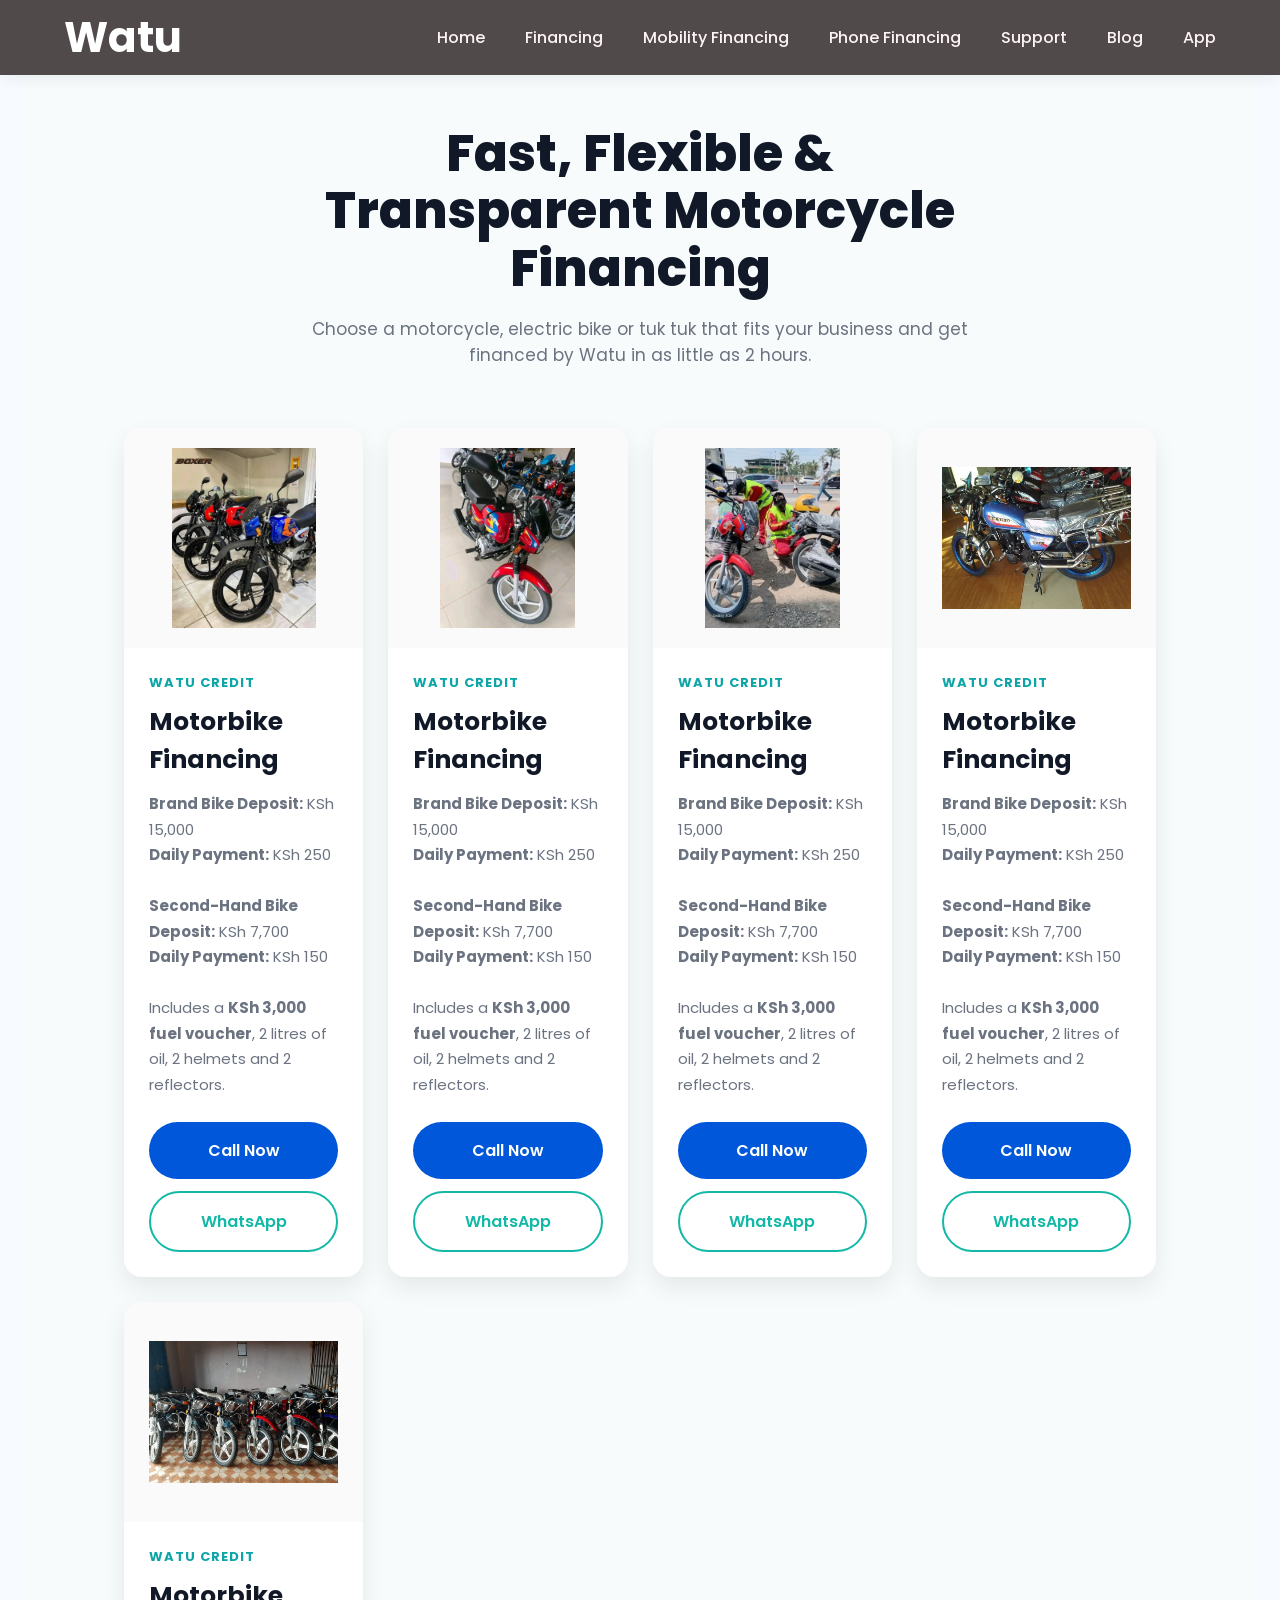
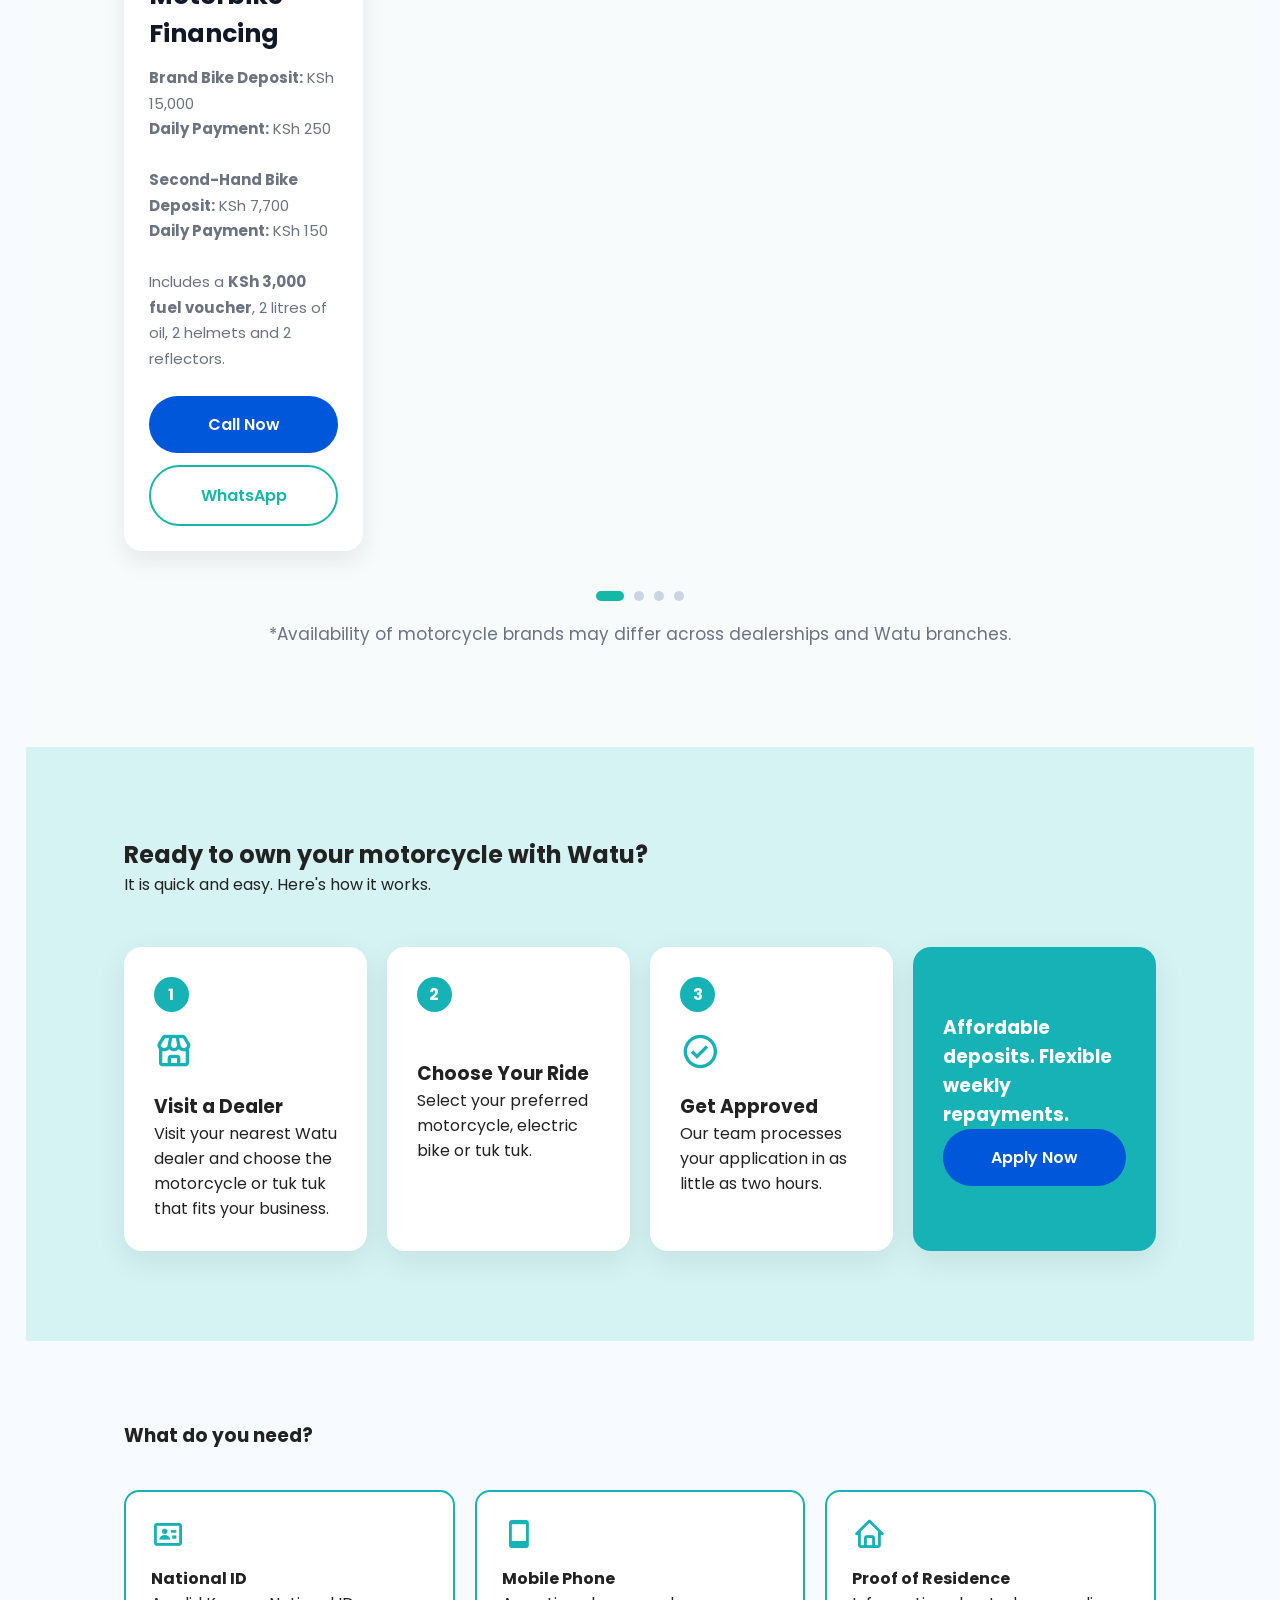
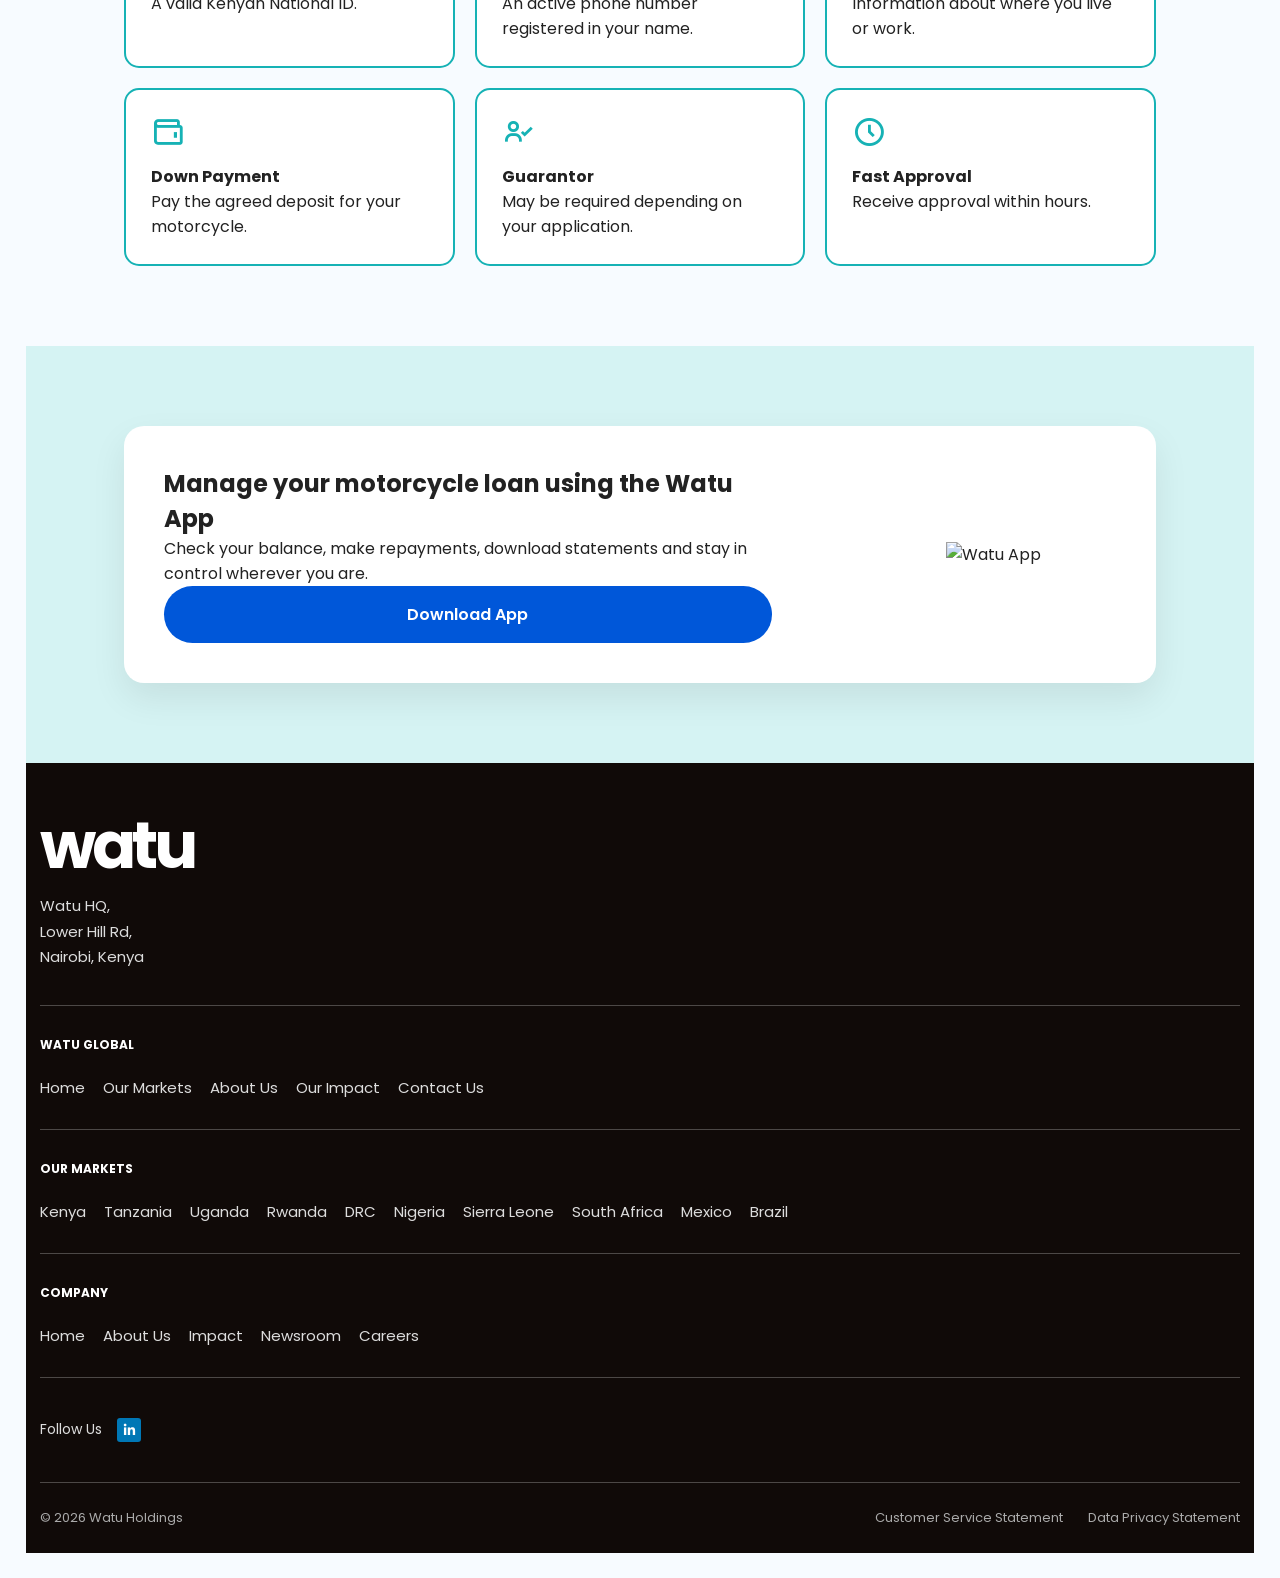
==== 2wheelers.html @ bfbd5e3d "add" ====
<!DOCTYPE html>
<html lang="en">
<head>

    <meta charset="UTF-8">
    <meta name="viewport" content="width=device-width, initial-scale=1.0">

    <title>Watu Global</title>
<style>
    .bike-process{

padding:90px 8%;

background:#d5f3f3;

}

.process-grid{

display:grid;

grid-template-columns:repeat(4,1fr);

gap:20px;

margin-top:50px;

}

.process-card{

background:#fff;

padding:30px;

border-radius:18px;

box-shadow:0 10px 30px rgba(0,0,0,.08);

position:relative;

}

.number{

width:35px;

height:35px;

border-radius:50%;

background:#16b2b5;

color:#fff;

display:flex;

align-items:center;

justify-content:center;

font-weight:700;

margin-bottom:20px;

}

.process-card i{

font-size:40px;

color:#16b2b5;

margin-bottom:20px;

}

.apply-card{

background:#16b2b5;

color:#fff;

display:flex;

flex-direction:column;

justify-content:center;

}

.requirements{

padding:80px 8%;

}

.requirements-grid{

display:grid;

grid-template-columns:repeat(3,1fr);

gap:20px;

margin-top:40px;

}

.req-card{

border:2px solid #16b2b5;

border-radius:15px;

padding:25px;

background:#fff;

}

.req-card i{

font-size:34px;

color:#16b2b5;

margin-bottom:15px;

}

.bike-app{

padding:80px 8%;

background:#d5f3f3;

}

.app-card{

background:#fff;

border-radius:20px;

padding:40px;

display:grid;

grid-template-columns:2fr 1fr;

align-items:center;

gap:40px;

box-shadow:0 15px 35px rgba(0,0,0,.08);

}

.app-card img{

width:170px;

justify-self:end;

}

@media(max-width:991px){

.process-grid,

.requirements-grid,

.app-card{

grid-template-columns:1fr;

}

.app-card img{

justify-self:center;

margin-top:20px;

}

}
</style>
    <!-- CSS -->
    <link rel="stylesheet" href="style.css">

    <!-- Google Font -->
    <link href="https://fonts.googleapis.com/css2?family=Poppins:wght@300;400;500;600;700;800&display=swap" rel="stylesheet">

    <!-- Boxicons -->
    <link href="https://unpkg.com/boxicons@2.1.4/css/boxicons.min.css" rel="stylesheet">

</head>

<body style="padding: 2%;">

<!--================ NAVBAR ================-->

<header>

    <nav class="navbar">

        <div class="logo">
            <h2 style="color: white;">Watu</h2>
        </div>

    <ul class="nav-links">

    <li><a href="#home">Home</a></li>

    <li><a href="#financing">Financing</a></li>

    <li><a href="#mobility">Mobility Financing</a></li>

    <li><a href="#phones">Phone Financing</a></li>

    <li><a href="#support">Support</a></li>

    <li><a href="#blog">Blog</a></li>

    <li><a href="#app">App</a></li>

</ul>

        <div class="menu-btn">
            <i class='bx bx-menu'></i>
        </div>

    </nav>

</header>

<!-- Mobile Sidebar -->

<div class="sidebar">

    <div class="close-btn">
        <i class='bx bx-x'></i>
    </div>

    <a href="#home">
        Home
    </a>

    <a href="#financing">
        Financing
    </a>

    <a href="#mobility">
        Mobility Financing
    </a>

    <a href="#phones">
        Phone Financing
    </a>

    <a href="#support">
        Support
    </a>

    <a href="#blog">
        Blog
    </a>

    <a href="#app">
        App
    </a>

</div>

<div class="overlay"></div>

<!--==================== MOTORCYCLE FINANCING ====================-->

<section class="bike-financing" id="products">

    <div class="container">

        <div class="section-title">

            <h2>
                Fast, Flexible &<br>
                Transparent Motorcycle Financing
            </h2>

            <p>
                Choose a motorcycle, electric bike or tuk tuk that fits your
                business and get financed by Watu in as little as 2 hours.
            </p>

        </div>
<div class="bike-slider">

    <!-- CARD 1 -->
    <div class="bike-card">

        <div class="bike-image">
            <img src="wheel1.jfif" alt="Motorbike">
        </div>

        <div class="bike-content">

            <span class="bike-brand">WATU CREDIT</span>

            <h3>Motorbike Financing</h3>

            <p class="bike-description">

                <strong>Brand Bike Deposit:</strong> KSh 15,000<br>
                <strong>Daily Payment:</strong> KSh 250<br><br>

                <strong>Second-Hand Bike Deposit:</strong> KSh 7,700<br>
                <strong>Daily Payment:</strong> KSh 150<br><br>

                Includes a <strong>KSh 3,000 fuel voucher</strong>,
                2 litres of oil,
                2 helmets and
                2 reflectors.

            </p>

            <div class="bike-buttons">

                <a href="tel:0762290163" class="btn primary">
                    Call Now
                </a>

           <a href="javascript:void(0)" class="btn outline" onclick="openForm()">
    WhatsApp
</a>

            </div>

        </div>

    </div>

    <!-- CARD 2 -->
    <div class="bike-card">

        <div class="bike-image">
            <img src="wheel2.jfif" alt="Motorbike">
        </div>

        <div class="bike-content">

            <span class="bike-brand">WATU CREDIT</span>

            <h3>Motorbike Financing</h3>

            <p class="bike-description">

                <strong>Brand Bike Deposit:</strong> KSh 15,000<br>
                <strong>Daily Payment:</strong> KSh 250<br><br>

                <strong>Second-Hand Bike Deposit:</strong> KSh 7,700<br>
                <strong>Daily Payment:</strong> KSh 150<br><br>

                Includes a <strong>KSh 3,000 fuel voucher</strong>,
                2 litres of oil,
                2 helmets and
                2 reflectors.

            </p>

            <div class="bike-buttons">

                <a href="tel:0762290163" class="btn primary">
                    Call Now
                </a>

           <a href="javascript:void(0)" class="btn outline" onclick="openForm()">
    WhatsApp
</a>

            </div>

        </div>

    </div>

    <!-- CARD 3 -->
    <div class="bike-card">

        <div class="bike-image">
            <img src="wheel3.jfif" alt="Motorbike">
        </div>

        <div class="bike-content">

            <span class="bike-brand">WATU CREDIT</span>

            <h3>Motorbike Financing</h3>

            <p class="bike-description">

                <strong>Brand Bike Deposit:</strong> KSh 15,000<br>
                <strong>Daily Payment:</strong> KSh 250<br><br>

                <strong>Second-Hand Bike Deposit:</strong> KSh 7,700<br>
                <strong>Daily Payment:</strong> KSh 150<br><br>

                Includes a <strong>KSh 3,000 fuel voucher</strong>,
                2 litres of oil,
                2 helmets and
                2 reflectors.

            </p>

            <div class="bike-buttons">

                <a href="tel:0762290163" class="btn primary">
                    Call Now
                </a>

               <a href="javascript:void(0)" class="btn outline" onclick="openForm()">
    WhatsApp
</a>
            </div>

        </div>

    </div>

    <!-- CARD 4 -->
    <div class="bike-card">

        <div class="bike-image">
            <img src="wheel4.jfif" alt="Motorbike">
        </div>

        <div class="bike-content">

            <span class="bike-brand">WATU CREDIT</span>

            <h3>Motorbike Financing</h3>

            <p class="bike-description">

                <strong>Brand Bike Deposit:</strong> KSh 15,000<br>
                <strong>Daily Payment:</strong> KSh 250<br><br>

                <strong>Second-Hand Bike Deposit:</strong> KSh 7,700<br>
                <strong>Daily Payment:</strong> KSh 150<br><br>

                Includes a <strong>KSh 3,000 fuel voucher</strong>,
                2 litres of oil,
                2 helmets and
                2 reflectors.

            </p>

            <div class="bike-buttons">

                <a href="tel:0762290163" class="btn primary">
                    Call Now
                </a>

                 <a href="javascript:void(0)" class="btn outline" onclick="openForm()">
    WhatsApp
</a>

            </div>

        </div>

    </div>

    <!-- CARD 5 -->
    <div class="bike-card">

        <div class="bike-image">
            <img src="wheel5.jfif" alt="Motorbike">
        </div>

        <div class="bike-content">

            <span class="bike-brand">WATU CREDIT</span>

            <h3>Motorbike Financing</h3>

            <p class="bike-description">

                <strong>Brand Bike Deposit:</strong> KSh 15,000<br>
                <strong>Daily Payment:</strong> KSh 250<br><br>

                <strong>Second-Hand Bike Deposit:</strong> KSh 7,700<br>
                <strong>Daily Payment:</strong> KSh 150<br><br>

                Includes a <strong>KSh 3,000 fuel voucher</strong>,
                2 litres of oil,
                2 helmets and
                2 reflectors.

            </p>

            <div class="bike-buttons">

                <a href="tel:0762290163" class="btn primary">
                    Call Now
                </a>

        <a href="javascript:void(0)" class="btn outline" onclick="openForm()">
    WhatsApp
</a>
              <div id="whatsappModal" class="modal">
    <div class="modal-content"> <span class="close" onclick="closeWhatsappForm()">&times;</span>

        <h2>Loan Application</h2>

        <input type="text" id="fullname" placeholder="Full Name" required>

        <input type="tel" id="phone" placeholder="Safaricom Phone Number (M-Pesa)" required>

        <input type="text" id="nationalid" placeholder="National ID Number" required>

        <input type="text" id="kra" placeholder="KRA PIN Certificate Number" required>

        <select id="asset" required>
            <option value="">Select Asset</option>
            <option>Motorcycle</option>
            <option>Tuk Tuk</option>
            <option>Three Wheeler</option>
        </select>

        <input type="number" id="deposit" placeholder="Down Payment Amount (KES)" required>

        <hr>

        <h3>Guarantor Details</h3>

        <input type="text" id="guarantorName" placeholder="Guarantor Full Name" required>

        <input type="number" id="guarantorAge" placeholder="Guarantor Age (20-65)" min="20" max="65" required>

        <input type="tel" id="guarantorPhone" placeholder="Guarantor Phone Number" required>

        <input type="text" id="guarantorId" placeholder="Guarantor National ID Number" required>

        <hr>

        <h3>Referees</h3>

        <input type="text" id="ref1Name" placeholder="Referee 1 Name" required>

        <input type="tel" id="ref1Phone" placeholder="Referee 1 Phone" required>

        <input type="text" id="ref2Name" placeholder="Referee 2 Name" required>

        <input type="tel" id="ref2Phone" placeholder="Referee 2 Phone" required>

        <button type="button" onclick="sendWhatsapp()">
            Submit via WhatsApp
        </button>
    </div>
</div>
                <style>
                /* Overlay */
.modal{
    display:none;
    position:fixed;
    z-index:99999;
    left:0;
    top:0;
    width:100%;
    height:100%;
    background:rgba(0,0,0,.65);
    overflow-y:auto;
    padding:20px;
    box-sizing:border-box;
}

/* Popup */
.modal-content{
    background:#fff;
    max-width:500px;
    width:100%;
    margin:30px auto;
    border-radius:10px;
    padding:25px;
    position:relative;
    animation:popup .3s ease;
    box-shadow:0 10px 30px rgba(0,0,0,.25);
}

/* Animation */
@keyframes popup{
    from{
        transform:translateY(-30px);
        opacity:0;
    }
    to{
        transform:translateY(0);
        opacity:1;
    }
}

/* Close Button */
.close{
    position:absolute;
    right:15px;
    top:10px;
    font-size:30px;
    cursor:pointer;
    color:#777;
}

.close:hover{
    color:#d32f2f;
}

/* Headings */
.modal-content h2{
    margin:0 0 20px;
    color:#00bcd4;
    text-align:center;
}

.modal-content h3{
    margin:20px 0 10px;
    color:#2144a0;
    font-size:18px;
}

/* Inputs */
.modal-content input,
.modal-content select{
    width:100%;
    padding:12px;
    margin:8px 0;
    border:1px solid #ddd;
    border-radius:6px;
    font-size:15px;
    box-sizing:border-box;
    outline:none;
}

.modal-content input:focus,
.modal-content select:focus{
    border-color:#00bcd4;
    box-shadow:0 0 5px rgba(0,188,212,.3);
}

/* Divider */
.modal-content hr{
    border:none;
    border-top:1px solid #eee;
    margin:20px 0;
}

/* Submit Button */
.modal-content button{
    width:100%;
    padding:14px;
    margin-top:15px;
    border:none;
    border-radius:6px;
    background:#25D366;
    color:#fff;
    font-size:17px;
    font-weight:bold;
    cursor:pointer;
    transition:.3s;
}

.modal-content button:hover{
    background:#1da851;
}

/* Scrollbar */
.modal::-webkit-scrollbar{
    width:6px;
}

.modal::-webkit-scrollbar-thumb{
    background:#bbb;
    border-radius:10px;
}

/* Mobile */
@media(max-width:768px){

.modal{
    padding:10px;
}

.modal-content{
    width:100%;
    margin:10px auto;
    padding:20px;
}

.modal-content h2{
    font-size:22px;
}

.modal-content h3{
    font-size:16px;
}

.modal-content input,
.modal-content select,
.modal-content button{
    font-size:16px;
}

}
                    </style>
<script>
    function openForm(){
    document.getElementById("whatsappModal").style.display="block";
}

function closeForm(){
    document.getElementById("whatsappModal").style.display="none";
}

function sendWhatsapp(){

let message =
`*NEW LOAN APPLICATION*

👤 APPLICANT
Name: ${fullname.value}
Phone: ${phone.value}
National ID: ${nationalid.value}
KRA PIN: ${kra.value}

🚗 ASSET
Asset: ${asset.value}
Down Payment: KES ${deposit.value}

👥 GUARANTOR
Name: ${guarantorName.value}
Age: ${guarantorAge.value}
Phone: ${guarantorPhone.value}
National ID: ${guarantorId.value}

📞 REFEREES
Referee 1: ${ref1Name.value}
Phone: ${ref1Phone.value}

Referee 2: ${ref2Name.value}
Phone: ${ref2Phone.value}`;

window.open(
"https://wa.me/254762290163?text=" + encodeURIComponent(message),
"_blank"
);

function openWhatsappForm() {
    document.getElementById("whatsappModal").style.display = "block";
}

function closeWhatsappForm() {
    document.getElementById("whatsappModal").style.display = "none";
}

window.onclick = function(event) {
    const modal = document.getElementById("whatsappModal");
    if (event.target === modal) {
        closeWhatsappForm();
    }
};
</script>
            </div>

        </div>

    </div>

</div>
        <div class="slider-dots">

            <span class="active"></span>
            <span></span>
            <span></span>
            <span></span>

        </div>

        <p class="slider-note">
            *Availability of motorcycle brands may differ across dealerships and Watu branches.
        </p>

    </div>

</section>

<style>

/*==================== MOTORCYCLE FINANCING ====================*/

.bike-financing{

padding:100px 8%;

background:#f7fbfc;

}

.bike-financing .section-title{

text-align:center;

max-width:700px;

margin:0 auto 60px;

}

.bike-financing h2{

font-size:50px;

font-weight:800;

line-height:1.15;

color:#111827;

margin-bottom:18px;

}

.bike-financing p{

color:#6b7280;

font-size:17px;

}

.bike-slider-wrapper{

display:flex;

align-items:center;

gap:25px;

}

.slider-btn{

width:55px;

height:55px;

border:none;

border-radius:50%;

background:#d8f5f4;

color:#0ea5a8;

font-size:28px;

cursor:pointer;

transition:.3s;

flex-shrink:0;

}

.slider-btn:hover{

background:#14b8a6;

color:#fff;

}

.bike-slider{

display:grid;

grid-template-columns:repeat(4,1fr);

gap:25px;

flex:1;

}

.bike-card{

background:#fff;

border-radius:18px;

overflow:hidden;

box-shadow:0 10px 25px rgba(0,0,0,.08);

transition:.35s;

}

.bike-card:hover{

transform:translateY(-8px);

}

.bike-image{

background:#fafafa;

padding:25px;

display:flex;

justify-content:center;

align-items:center;

height:220px;

}

.bike-image img{

max-width:100%;

max-height:180px;

object-fit:contain;

}

.bike-content{

padding:25px;

}

.bike-brand{

display:block;

font-size:13px;

font-weight:700;

letter-spacing:1px;

color:#0ea5a8;

margin-bottom:10px;

}

.bike-content h3{

font-size:25px;

margin-bottom:12px;

color:#111827;

}

.bike-content p{

font-size:15px;

line-height:1.7;

margin-bottom:25px;

}

.bike-buttons{

display:flex;

gap:12px;

flex-wrap:wrap;

}

.btn.outline{

border:2px solid #14b8a6;

color:#14b8a6;

background:transparent;

}

.btn.outline:hover{

background:#14b8a6;

color:#fff;

}

.slider-dots{

display:flex;

justify-content:center;

gap:10px;

margin-top:40px;

}

.slider-dots span{

width:10px;

height:10px;

border-radius:50%;

background:#cbd5e1;

}

.slider-dots span.active{

background:#14b8a6;

width:28px;

border-radius:20px;

}

.slider-note{

text-align:center;

margin-top:20px;

font-size:14px;

color:#94a3b8;

}

@media(max-width:1200px){

.bike-slider{

grid-template-columns:repeat(2,1fr);

}

}

@media(max-width:768px){

.bike-financing{

padding:70px 5%;

}

.bike-financing h2{

font-size:38px;

}

.bike-slider-wrapper{

gap:10px;

}

.slider-btn{

display:none;

}

.bike-slider{

grid-template-columns:1fr;

}

}

</style>
<script>

const slider = document.querySelector(".bike-slider");
const cards = document.querySelectorAll(".bike-card");
const prev = document.querySelector(".slider-btn.prev");
const next = document.querySelector(".slider-btn.next");
const dots = document.querySelectorAll(".slider-dots span");

let current = 0;
let autoSlide;

function getCardsPerView(){

    if(window.innerWidth <= 768){

        return 1;

    }

    if(window.innerWidth <= 1200){

        return 2;

    }

    return 4;

}

function updateSlider(){

    const cardsPerView = getCardsPerView();

    const gap = 25;

    const cardWidth = cards[0].offsetWidth + gap;

    slider.style.transition = "transform .6s ease";

    slider.style.transform = `translateX(-${current * cardWidth}px)`;

    dots.forEach(dot => dot.classList.remove("active"));

    if(dots[current]){

        dots[current].classList.add("active");

    }

}

function nextSlide(){

    const max = cards.length - getCardsPerView();

    current++;

    if(current > max){

        current = 0;

    }

    updateSlider();

}

function prevSlide(){

    const max = cards.length - getCardsPerView();

    current--;

    if(current < 0){

        current = max;

    }

    updateSlider();

}

next.addEventListener("click", () => {

    nextSlide();

    restartAuto();

});

prev.addEventListener("click", () => {

    prevSlide();

    restartAuto();

});

dots.forEach((dot,index)=>{

    dot.addEventListener("click",()=>{

        current=index;

        const max = cards.length - getCardsPerView();

        if(current>max){

            current=max;

        }

        updateSlider();

        restartAuto();

    });

});

function startAuto(){

    autoSlide = setInterval(nextSlide,4000);

}

function stopAuto(){

    clearInterval(autoSlide);

}

function restartAuto(){

    stopAuto();

    startAuto();

}

slider.addEventListener("mouseenter",stopAuto);

slider.addEventListener("mouseleave",startAuto);

window.addEventListener("resize",updateSlider);

window.addEventListener("load",()=>{

    updateSlider();

    startAuto();

});

</script>


<!--================ HOW TO GET YOUR BIKE ================-->

<section class="bike-process">

    <div class="container">

        <div class="section-title">

            <h2>
                Ready to own your motorcycle with Watu?
            </h2>

            <p>
                It is quick and easy. Here's how it works.
            </p>

        </div>

        <div class="process-grid">

            <div class="process-card">

                <div class="number">1</div>

                <i class='bx bx-store'></i>

                <h3>Visit a Dealer</h3>

                <p>
                    Visit your nearest Watu dealer and choose the motorcycle or tuk tuk
                    that fits your business.
                </p>

            </div>

            <div class="process-card">

                <div class="number">2</div>

                <i class='bx bx-bike'></i>

                <h3>Choose Your Ride</h3>

                <p>
                    Select your preferred motorcycle,
                    electric bike or tuk tuk.
                </p>

            </div>

            <div class="process-card">

                <div class="number">3</div>

                <i class='bx bx-check-circle'></i>

                <h3>Get Approved</h3>

                <p>
                    Our team processes your application
                    in as little as two hours.
                </p>

            </div>

            <div class="process-card apply-card">

                <h3>
                    Affordable deposits.
                    Flexible weekly repayments.
                </h3>

                <a href="#" class="btn primary">
                    Apply Now
                </a>

            </div>

        </div>

    </div>

</section>

<section class="requirements">

    <div class="container">

        <div class="section-title">

            <h3>What do you need?</h3>

        </div>

        <div class="requirements-grid">

            <div class="req-card">
                <i class='bx bx-id-card'></i>
                <h4>National ID</h4>
                <p>A valid Kenyan National ID.</p>
            </div>

            <div class="req-card">
                <i class='bx bx-mobile'></i>
                <h4>Mobile Phone</h4>
                <p>An active phone number registered in your name.</p>
            </div>

            <div class="req-card">
                <i class='bx bx-home'></i>
                <h4>Proof of Residence</h4>
                <p>Information about where you live or work.</p>
            </div>

            <div class="req-card">
                <i class='bx bx-wallet'></i>
                <h4>Down Payment</h4>
                <p>Pay the agreed deposit for your motorcycle.</p>
            </div>

            <div class="req-card">
                <i class='bx bx-user-check'></i>
                <h4>Guarantor</h4>
                <p>May be required depending on your application.</p>
            </div>

            <div class="req-card">
                <i class='bx bx-time-five'></i>
                <h4>Fast Approval</h4>
                <p>Receive approval within hours.</p>
            </div>

        </div>

    </div>

</section>

<section class="bike-app">

    <div class="container">

        <div class="app-card">

            <div>

                <h2>
                    Manage your motorcycle loan using the Watu App
                </h2>

                <p>

                    Check your balance, make repayments,
                    download statements and stay in control
                    wherever you are.

                </p>

                <a href="#" class="btn primary">

                    Download App

                </a>

            </div>

            <img src="watu-app.png" alt="Watu App">

        </div>

    </div>

</section>

<footer id="contact">

    <div class="footer-container">


        <!-- Brand -->

        <div class="footer-brand">

            <div class="footer-logo">
                watu
            </div>

            <p>
                Watu HQ,<br>
                Lower Hill Rd,<br>
                Nairobi, Kenya
            </p>

        </div>



        <!-- Watu Global -->

        <div class="footer-section">

            <h4>WATU GLOBAL</h4>

            <div class="footer-links">

                <a href="#">Home</a>

                <a href="#">Our Markets</a>

                <a href="#">About Us</a>

                <a href="#">Our Impact</a>

                <a href="#">Contact Us</a>

            </div>

        </div>



        <!-- Markets -->

        <div class="footer-section">

            <h4>OUR MARKETS</h4>

            <div class="footer-links">

                <a href="kenya.html">Kenya</a>
<a href="tanzania.html">Tanzania</a>
<a href="uganda.html">Uganda</a>
<a href="rwanda.html">Rwanda</a>
<a href="drc.html">DRC</a>
<a href="nigeria.html">Nigeria</a>
<a href="sierra-leone.html">Sierra Leone</a>
<a href="south-africa.html">South Africa</a>
<a href="mexico.html">Mexico</a>
<a href="brazil.html">Brazil</a>
            </div>

        </div>






        <!-- Company -->

        <div class="footer-section">

            <h4>COMPANY</h4>

            <div class="footer-links">

                <a href="#">Home</a>

                <a href="#">About Us</a>

                <a href="#">Impact</a>

                <a href="#">Newsroom</a>

                <a href="#">Careers</a>

            </div>

        </div>



        <!-- Social -->

        <div class="footer-social">

            <span>Follow Us</span>


            <a href="#">

                <i class='bx bxl-linkedin'></i>

            </a>

        </div>



        <!-- Bottom -->

        <div class="footer-bottom">


            <p>
                © 2026 Watu Holdings
            </p>


            <div class="legal-links">

                <a href="#">
                    Customer Service Statement
                </a>


                <a href="#">
                    Data Privacy Statement
                </a>

            </div>


        </div>


    </div>


</footer>
<style>
  /*==================== IMPACT ====================*/
/*==================== IMPACT ====================*/

.impact{

    padding:120px 8%;
    background:#f7fff9;

}


.stats{

    margin-top:70px;

    display:grid;

    grid-template-columns:repeat(4,1fr);

    gap:30px;

}


.stat{

    position:relative;

    background:#ffffff;

    border-radius:24px;

    padding:45px 25px;

    text-align:center;

    overflow:hidden;

    border:1px solid #d9f2e3;

    box-shadow:0 15px 35px rgba(16,185,129,.12);

    transition:.35s;

}


.stat::before{

    content:"";

    position:absolute;

    top:0;
    left:0;

    width:100%;
    height:6px;

    background:#16a34a;

}


.stat:hover{

    transform:translateY(-10px);

    box-shadow:0 25px 50px rgba(16,185,129,.22);

}


.stat-icon{

    width:75px;
    height:75px;

    margin:0 auto 20px;

    border-radius:50%;

    background:#dcfce7;

    display:flex;

    justify-content:center;

    align-items:center;

}


.stat-icon i{

    font-size:38px;

    color:#16a34a;

}


.stat h1{

    font-size:58px;

    color:#15803d;

    line-height:1;

    display:inline-block;

}


.stat span{

    font-size:25px;

    font-weight:700;

    color:#16a34a;

}


.stat p{

    margin-top:15px;

    color:#555;

    font-weight:500;

}
    </style>
    <script>
const counters = document.querySelectorAll(".counter");

let started = false;


function startCounters(){

    if(started) return;

    started = true;


    counters.forEach(counter => {

        let target = Number(counter.dataset.target);

        let count = 0;

        let speed = target / 80;


        function updateCounter(){

            if(count < target){

                count += speed;

                counter.innerText = Math.ceil(count);

                setTimeout(updateCounter,25);

            }else{

                counter.innerText = target;

            }

        }


        updateCounter();

    });

}



// Detect when impact section appears

const impactSection = document.querySelector(".impact");


const observer = new IntersectionObserver((entries)=>{


    entries.forEach(entry=>{


        if(entry.isIntersecting){

            startCounters();

            observer.disconnect();

        }


    });


},{

    threshold:0.35

});


observer.observe(impactSection);
    </script>

<script>
    const menuBtn = document.querySelector(".menu-btn");
const sidebar = document.querySelector(".sidebar");
const closeBtn = document.querySelector(".close-btn");
const overlay = document.querySelector(".overlay");

menuBtn.onclick = () => {

    sidebar.classList.add("active");
    overlay.classList.add("show");

};

closeBtn.onclick = () => {

    sidebar.classList.remove("active");
    overlay.classList.remove("show");

};

overlay.onclick = () => {

    sidebar.classList.remove("active");
    overlay.classList.remove("show");

};
</script>

</body>
</html>
---- style.css ----
*{
    margin:0;
    padding:0;
    box-sizing:border-box;
}

html{
    scroll-behavior:smooth;
}

body{

    font-family:'Poppins',sans-serif;
    background:#f7fbff;
    color:#222;

}

a{
    text-decoration:none;
}

ul{
    list-style:none;
}

/* NAVBAR */

header{

    position:fixed;
    top:0;
    left:0;
    width:100%;
    color: #fff;
    z-index:1000;
    background: rgb(61, 55, 55);
    opacity: 90%;
    box-shadow:0 2px 20px rgba(0,0,0,.08);

}

.navbar{

    width:90%;
    margin:auto;

    display:flex;
    justify-content:space-between;
    align-items:center;

    height:75px;

}

.logo{

    font-size:28px;
    font-weight:700;
    color:#0057d9;

}

.logo span{

    color:#0b2c6b;

}

.nav-links{

    display:flex;
    gap:40px;

}

.nav-links a{

    color:#fff3f3;
    font-weight:500;
    transition:.3s;

}

.nav-links a:hover{

    color:#0057d9;

}

.menu-btn{

    display:none;
    font-size:34px;
    cursor:pointer;

}

/* Sidebar */
/*==================== SIDEBAR ====================*/

.sidebar{

    position:fixed;
    top:0;
    right:-100%;
color: #fff;
    width:40%;
    max-width:380px;
    height: fit-content;
border-radius: 10px;
    background:#fff;

    display:flex;
    flex-direction:column;

    padding:35px 30px;

    box-shadow:-10px 0 30px rgba(0,0,0,.12);

    transition:.35s ease;

    z-index:1001;

}

.sidebar.active{

    right:0;

}

.sidebar a{

    color:#000000;
    text-decoration:none;
    font-size:18px;
    font-weight:600;

    padding:16px 0;

    border-bottom:1px solid #edf2f7;

    transition:.3s;

}

.sidebar a:hover{

    color:#003b95;
    padding-left:12px;

}

.close-btn{

    display:flex;
    justify-content:flex-end;
    align-items:center;

    margin-bottom:30px;

    font-size:34px;
    color:#0057d9;

    cursor:pointer;

}
.overlay{

    position:fixed;
    inset:0;

    background:rgba(0,0,0,.45);

    opacity:0;
    visibility:hidden;

    transition:.3s;

    z-index:1000;

}

.overlay.show{

    opacity:1;
    visibility:visible;

}

/* HERO */
/*==================== HERO ====================*/

.hero{
    min-height:100vh;
    display:grid;
    grid-template-columns:1fr 1fr;
    align-items:center;
    width:90%;
    margin:auto;
    gap:60px;
}

.hero-content{
    display:flex;
    flex-direction:column;
    align-items:center;
    text-align:center;
}

.hero-content h1{
    font-size:65px;
    color:#003b95;
    line-height:1.1;
}

.hero-content p{
    margin:30px 0;
    color:#666;
    font-size:18px;
    max-width:650px;
}
.hero-buttons{
    width:100%;
    max-width:450px;

    display:flex;
    flex-direction:column;
    gap:18px;
}

.btn{
    display:block;
    width:100%;

    padding:16px;

    text-align:center;

    border-radius:50px;

    font-weight:600;

    transition:.3s;
}
@media(max-width:900px){

    .hero{
        grid-template-columns:1fr;
        padding-top:120px;
        text-align:center;
    }

    .hero-content{
        align-items:center;
    }

    .hero-content h1{
        font-size:42px;
    }

    .hero-content p{
        font-size:16px;
    }

    .hero-buttons{
        width:100%;
        max-width:100%;
    }

    .hero-image{
        order:-1;
    }

    .hero-image i{
        font-size:180px;
    }
}
.primary{

    background:#0057d9;
    color:white;

}

.primary:hover{

    background:#003b95;

}

.secondary{

    border:2px solid #0057d9;
    color:#0057d9;

}

.secondary:hover{

    background:#0057d9;
    color:white;

}

.hero-image{

    display:flex;
    justify-content:center;
    align-items:center;

}

.hero-image i{

    font-size:320px;
    color:#0057d9;
    animation:float 4s infinite ease-in-out;

}

@keyframes float{

0%{transform:translateY(0);}
50%{transform:translateY(-20px);}
100%{transform:translateY(0);}

}

/* Mobile */

@media(max-width:900px){

.nav-links{

display:none;

}

.menu-btn{

display:block;

}

.hero{

grid-template-columns:1fr;
padding-top:120px;
text-align:center;

}

.hero-content h1{

font-size:48px;

}

.hero-buttons{

justify-content:center;

}

.hero-image{

order:-1;

}

.hero-image i{

font-size:180px;

}

}
/*==================== MARKETS ====================*/
/*================ MARKETS =================*/

.market-grid{

    display:grid;

    grid-template-columns:repeat(5,1fr);

    gap:25px;

}


.market-card{

    background:#fff;

    border-radius:20px;

    padding:30px 15px;

    text-align:center;

    text-decoration:none;

    border:1px solid #e5e7eb;

    box-shadow:0 10px 25px rgba(0,0,0,.06);

    transition:.35s;

    display:flex;

    flex-direction:column;

    align-items:center;

    justify-content:center;

    min-height:180px;

}



.market-card img{

    width:90px;

    height:60px;

    object-fit:cover;

    border-radius:8px;

    margin-bottom:20px;

    box-shadow:0 5px 15px rgba(0,0,0,.15);

    transition:.3s;

}



.market-card h3{

    color:#003b95;

    font-size:18px;

    font-weight:600;

}



.market-card:hover{

    transform:translateY(-10px);

    border-color:#0057d9;

    box-shadow:0 20px 40px rgba(0,87,217,.15);

}



.market-card:hover img{

    transform:scale(1.08);

}



/* Tablet */

@media(max-width:1024px){

    .market-grid{

        grid-template-columns:repeat(3,1fr);

    }

}



/* Mobile 2 columns */

@media(max-width:600px){

    .market-grid{

        grid-template-columns:repeat(2,1fr);

        gap:15px;

    }


    .market-card{

        padding:22px 10px;

        min-height:150px;

        border-radius:16px;

    }


    .market-card img{

        width:65px;

        height:45px;

        margin-bottom:12px;

    }


    .market-card h3{

        font-size:14px;

    }

}
/*==================== ABOUT ====================*/
/*==================== ABOUT ====================*/

.about{

    padding:120px 8%;

    display:grid;
    grid-template-columns:1fr 1fr;

    gap:80px;

    align-items:center;

    background:#fff;

}

.about-image{

    display:flex;
    justify-content:center;
    align-items:center;

}

.about-image i{

    font-size:260px;
    color:#0057d9;

}

.about-content span{

    color:#0057d9;
    font-weight:600;

}

.about-content h2{

    font-size:46px;
    margin:15px 0 25px;
    color:#003b95;

}

.about-content p{

    color:#666;
    line-height:1.9;
    margin-bottom:20px;

}

.services{

    padding:120px 8%;
    background:#f4f9ff;

}

.service-grid{

    display:grid;
    grid-template-columns:repeat(3,1fr);

    gap:35px;

}

.service-card{

    background:#fff;

    border-radius:20px;

    overflow:hidden;

    box-shadow:0 15px 35px rgba(0,0,0,.08);

    transition:.35s;

    display:flex;

    flex-direction:column;

    justify-content:space-between;

}

.service-card:hover{

    transform:translateY(-10px);

}

.service-card-content{

    padding:35px;

}

.service-card h3{

    font-size:34px;

    color:#111;

    margin-bottom:20px;

}

.service-card p{

    color:#555;

    line-height:1.8;

    margin-bottom:25px;

}

.service-card img{

    width:100%;

    height:260px;

    object-fit:contain;

    display:block;

}

@media(max-width:768px){

    .service-grid{

        grid-template-columns:repeat(2,1fr);

        gap:15px;

    }

    .service-card-content{

        padding:20px;

    }

    .service-card h3{

        font-size:22px;

    }

    .service-card p{

        font-size:14px;

    }

    .service-card img{

        height:140px;

    }

    .service-card .btn{

        width:100%;

        padding:12px;

        font-size:14px;

    }

}
/*================ FOOTER ================*/


footer{

    background:#100a08;

    color:white;

    padding:50px 10px 25px;

}



.footer-container{

    max-width:1200px;

    margin:auto;

}



.footer-brand{

    padding-bottom:35px;

    border-bottom:1px solid rgba(255,255,255,.25);

}



.footer-logo{

    font-size:65px;

    font-weight:700;

    letter-spacing:-4px;

    line-height:1;

    color:#fff;

    margin-bottom:15px;

}



.footer-brand p{

    color:#ddd;

    font-size:15px;

    line-height:1.7;

}



/* Sections */


.footer-section{

    padding:30px 0;

    border-bottom:1px solid rgba(255,255,255,.25);

}



.footer-section h4{

    color:white;

    font-size:12px;

    font-weight:700;

    margin-bottom:22px;

}



.footer-links{

    display:flex;

    flex-wrap:wrap;

    gap:18px;

}



.footer-links a{

    color:#ddd;

    text-decoration:none;

    font-size:15px;

    transition:.3s;

}



.footer-links a:hover{

    color:white;

}



/* Social */


.footer-social{

    display:flex;

    align-items:center;

    gap:15px;

    padding:40px 0;

}



.footer-social span{

    font-size:14px;

    color:#ddd;

}



.footer-social a{

    width:24px;

    height:24px;

    background:#0077b5;

    color:white;

    display:flex;

    align-items:center;

    justify-content:center;

    border-radius:3px;

}



.footer-social i{

    font-size:15px;

}



/* Bottom */


.footer-bottom{

    padding-top:25px;

    border-top:1px solid rgba(255,255,255,.25);

    display:flex;

    justify-content:space-between;

    align-items:center;

    gap:20px;

    flex-wrap:wrap;

}



.footer-bottom p{

    color:#aaa;

    font-size:13px;

}



.legal-links{

    display:flex;

    gap:25px;

    flex-wrap:wrap;

}



.legal-links a{

    color:#aaa;

    font-size:13px;

    text-decoration:none;

}



.legal-links a:hover{

    color:white;

}
/*==========================
REAL SUPPORT
==========================*/

.real-support{

padding:100px 8%;

background:linear-gradient(135deg,#ff6a1f,#ef4444);

}

.section-heading{

max-width:700px;

margin:auto;

text-align:center;

color:#fff;

margin-bottom:60px;

}

.section-heading h2{

font-size:56px;

font-weight:800;

line-height:1.1;

margin-bottom:15px;

}

.section-heading p{

font-size:17px;

opacity:.95;

}
/*==================================================
REAL SUPPORT SECTION
==================================================*/

.real-support{

padding:100px 8%;

background:linear-gradient(135deg,#f97316,#ef4444);

overflow:hidden;

}

.section-heading{

max-width:700px;

margin:0 auto 60px;

text-align:center;

color:#fff;

}

.section-heading h2{

font-size:58px;

font-weight:800;

line-height:1.1;

margin-bottom:18px;

}

.section-heading p{

font-size:18px;

line-height:1.8;

opacity:.95;

}

/*==================================================
SLIDER
==================================================*/

.testimonial-wrapper{

display:flex;

align-items:center;

justify-content:center;

gap:25px;

margin-bottom:60px;

position:relative;

}

.testimonial-arrow{

width:56px;

height:56px;

border:none;

border-radius:50%;

background:#fff3ec;

color:#f35b22;

font-size:30px;

display:flex;

align-items:center;

justify-content:center;

cursor:pointer;

transition:.35s;

flex-shrink:0;

box-shadow:0 12px 25px rgba(0,0,0,.12);

}

.testimonial-arrow:hover{

background:#fff;

transform:scale(1.08);

}

.testimonial-slider{

position:relative;

flex:1;

max-width:900px;

background:#fff;

border-radius:24px;

box-shadow:0 25px 60px rgba(0,0,0,.15);

overflow:hidden;

min-height:430px;

}

/*==================================================
TESTIMONIAL
==================================================*/

.testimonial{

position:absolute;

top:0;

left:0;

width:100%;

padding:60px 50px;

text-align:center;

opacity:0;

visibility:hidden;

transform:translateX(40px);

transition:.6s ease;

}

.testimonial.active{

opacity:1;

visibility:visible;

transform:translateX(0);

position:relative;

}

.testimonial::before{

content:"❝";

position:absolute;

top:20px;

left:40px;

font-size:90px;

color:#16b2b5;

opacity:.12;

font-family:serif;

}

.quote{

max-width:720px;

margin:0 auto 35px;

font-size:21px;

line-height:1.9;

font-style:italic;

color:#444;

}

.testimonial img{

width:95px;

height:95px;

border-radius:50%;

object-fit:cover;

border:4px solid #16b2b5;

margin-bottom:18px;

box-shadow:0 8px 20px rgba(0,0,0,.12);

}

.testimonial h4{

font-size:23px;

font-weight:700;

margin-bottom:8px;

color:#111;

}

.testimonial span{

font-size:15px;

color:#777;

}

/*==================================================
SUPPORT CARDS
==================================================*/

.support-grid{

display:grid;

grid-template-columns:2fr 1fr;

gap:25px;

}

.support-card{

display:flex;

justify-content:space-between;

align-items:center;

padding:40px;

border-radius:24px;

transition:.35s;

box-shadow:0 20px 45px rgba(0,0,0,.08);

}

.support-card:hover{

transform:translateY(-8px);

}

.support-card h3{

font-size:30px;

margin-bottom:15px;

color:#111;

}

.support-card p{

font-size:17px;

line-height:1.8;

color:#444;

margin-bottom:20px;

max-width:430px;

}

.yellow{

background:#FFD348;

}

.white{

background:#fff;

display:flex;

flex-direction:column;

justify-content:center;

align-items:flex-start;

}

.support-card img{

width:220px;

height:auto;

object-fit:contain;

}

.support-btn{

display:inline-flex;

align-items:center;

justify-content:center;

padding:14px 30px;

border-radius:50px;

background:#111;

color:#fff;

text-decoration:none;

font-weight:600;

transition:.35s;

}

.support-btn:hover{

background:#16b2b5;

}

.support-btn.light{

background:#f35b22;

}

.support-btn.light:hover{

background:#111;

}

/*==================================================
TABLET
==================================================*/

@media(max-width:991px){

.section-heading h2{

font-size:42px;

}

.testimonial-wrapper{

gap:15px;

}

.testimonial-slider{

min-height:500px;

}

.testimonial{

padding:45px 30px;

}

.quote{

font-size:18px;

}

.support-grid{

grid-template-columns:1fr;

}

.support-card{

flex-direction:column;

text-align:center;

gap:25px;

}

.white{

align-items:center;

}

.support-card p{

max-width:100%;

}

.support-card img{

width:180px;

}

}

/*==================================================
PHONE
==================================================*/

@media(max-width:768px){

.section-heading h2{

font-size:34px;

}

.section-heading p{

font-size:16px;

}

.testimonial-wrapper{

flex-direction:column;

}

.testimonial-slider{

width:100%;

min-height:560px;

}

.testimonial{

padding:35px 20px;

}

.testimonial::before{

display:none;

}

.quote{

font-size:16px;

line-height:1.8;

margin-bottom:25px;

}

.testimonial img{

width:80px;

height:80px;

}

.testimonial h4{

font-size:20px;

}

.testimonial span{

font-size:14px;

}

.testimonial-arrow{

width:48px;

height:48px;

font-size:26px;

}

.support-card{

padding:30px 25px;

}

.support-card h3{

font-size:24px;

}

.support-card img{

width:150px;

}

.support-btn{

width:100%;

}

}

/*====================================
PEOPLE FIRST
====================================*/

.people-first{

padding:100px 8%;

background:#cfeff2;

}

.people-heading{

text-align:center;

max-width:700px;

margin:auto;

margin-bottom:60px;

}

.people-heading h2{

font-size:52px;

font-weight:800;

line-height:1.1;

margin-bottom:15px;

color:#111;

}

.people-heading p{

font-size:17px;

color:#444;

line-height:1.8;

}

.feature-grid{

display:grid;

grid-template-columns:repeat(3,1fr);

gap:20px;

margin-bottom:50px;

}

.feature-box{

background:#fff;

padding:30px;

border-radius:18px;

transition:.35s;

box-shadow:0 10px 30px rgba(0,0,0,.08);

}

.feature-box:hover{

transform:translateY(-8px);

}

.feature-box i{

font-size:34px;

color:#00a7b7;

margin-bottom:15px;

}

.feature-box h3{

margin-bottom:10px;

font-size:20px;

}

.feature-box p{

color:#666;

line-height:1.7;

}

.watu-info{

display:grid;

grid-template-columns:1.2fr 1fr;

gap:25px;

background:linear-gradient(135deg,#0aa6ba,#17b4b7);

padding:40px;

border-radius:20px;

color:#fff;

}

.info-left span{

font-size:40px;

font-weight:800;

display:block;

margin-bottom:15px;

}

.info-left h2{

font-size:34px;

line-height:1.2;

margin-bottom:20px;

}

.info-left p{

line-height:1.8;

opacity:.95;

}

.info-right{

display:grid;

gap:18px;

}

.info-card{

display:flex;

align-items:center;

gap:18px;

padding:22px;

border:1px solid rgba(255,255,255,.35);

border-radius:15px;

background:rgba(255,255,255,.08);

transition:.3s;

}

.info-card:hover{

background:rgba(255,255,255,.15);

}

.info-card i{

font-size:30px;

}

.info-card h4{

margin-bottom:6px;

font-size:18px;

}

.info-card p{

font-size:14px;

opacity:.9;

}

.people-image{

margin-top:0;

}

.people-image img{

display:block;

width:100%;

height:420px;

object-fit:cover;

border-radius:0 0 20px 20px;

}

@media(max-width:991px){

.feature-grid,

.watu-info{

grid-template-columns:1fr;

}

.people-heading h2{

font-size:40px;

}

.people-image img{

height:300px;

}

}
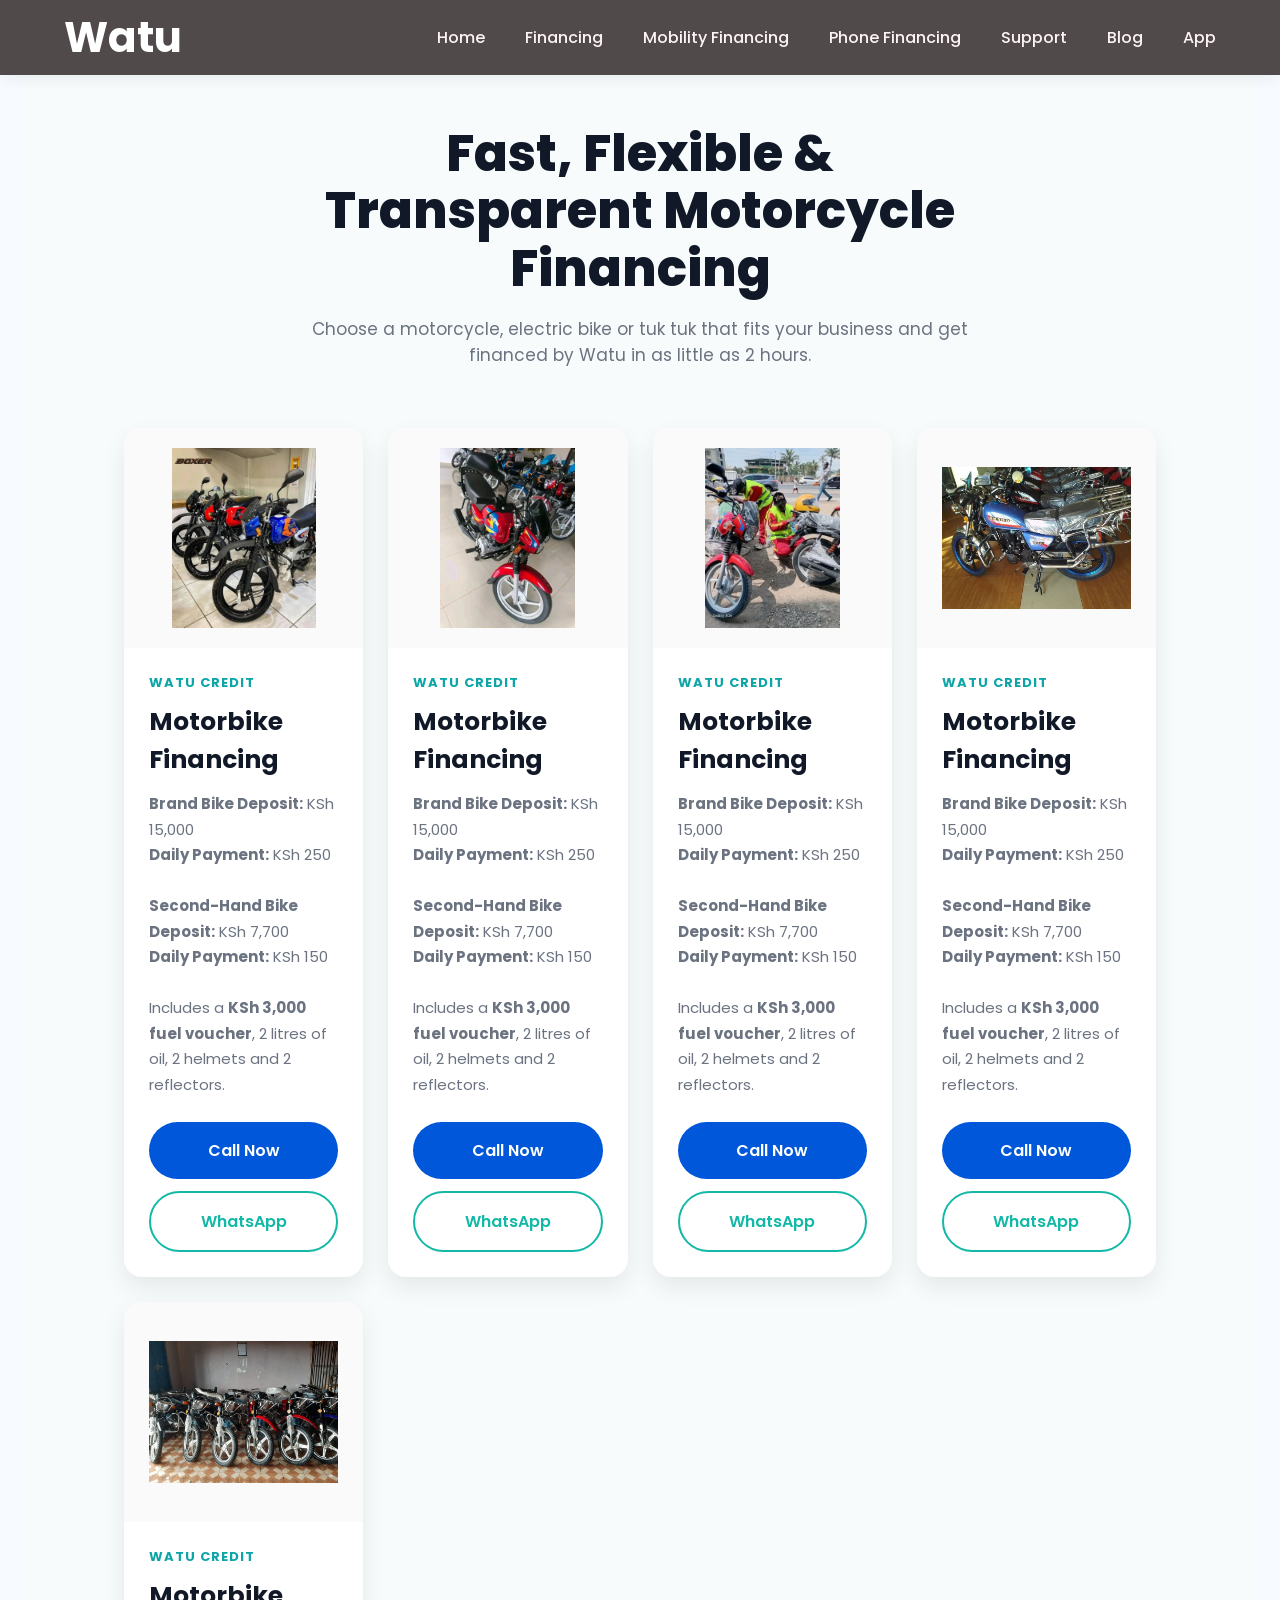
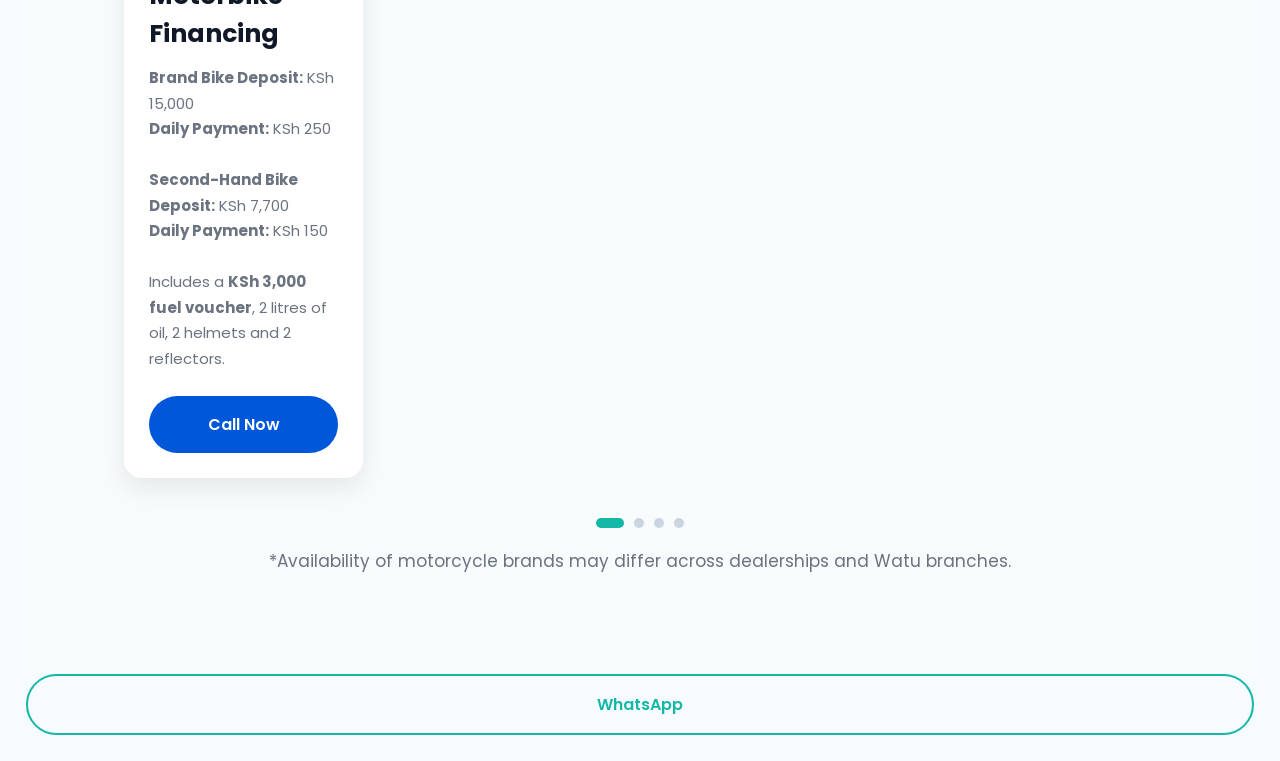
==== commit 7fc1f1a4: "addd" ====
--- a/2wheelers.html
+++ b/2wheelers.html
@@ -331,7 +331,8 @@
                     Call Now
                 </a>
 
-           <a href="javascript:void(0)" class="btn outline" onclick="openForm()">
+   
+       <a href="javascript:void(0)" class="btn outline" onclick="openWhatsappForm()">
     WhatsApp
 </a>
 
@@ -375,7 +376,8 @@
                     Call Now
                 </a>
 
-           <a href="javascript:void(0)" class="btn outline" onclick="openForm()">
+     
+       <a href="javascript:void(0)" class="btn outline" onclick="openWhatsappForm()">
     WhatsApp
 </a>
 
@@ -419,7 +421,8 @@
                     Call Now
                 </a>
 
-               <a href="javascript:void(0)" class="btn outline" onclick="openForm()">
+     
+       <a href="javascript:void(0)" class="btn outline" onclick="openWhatsappForm()">
     WhatsApp
 </a>
             </div>
@@ -462,7 +465,8 @@
                     Call Now
                 </a>
 
-                 <a href="javascript:void(0)" class="btn outline" onclick="openForm()">
+        
+       <a href="javascript:void(0)" class="btn outline" onclick="openWhatsappForm()">
     WhatsApp
 </a>
 
@@ -506,7 +510,34 @@
                     Call Now
                 </a>
 
-        <a href="javascript:void(0)" class="btn outline" onclick="openForm()">
+ 
+            </div>
+
+
+        </div>
+
+    </div>
+
+</div>
+        <div class="slider-dots">
+
+            <span class="active"></span>
+            <span></span>
+            <span></span>
+            <span></span>
+
+        </div>
+        <p class="slider-note">
+            *Availability of motorcycle brands may differ across dealerships and Watu branches.
+        </p>
+
+    </div>
+
+</section>
+
+ 
+</div>
+         <a href="javascript:void(0)" class="btn outline" onclick="openWhatsappForm()">
     WhatsApp
 </a>
               <div id="whatsappModal" class="modal">
@@ -559,7 +590,6 @@
             Submit via WhatsApp
         </button>
     </div>
-</div>
                 <style>
                 /* Overlay */
 .modal{
@@ -713,17 +743,40 @@
 }
                     </style>
 <script>
-    function openForm(){
-    document.getElementById("whatsappModal").style.display="block";
-}
-
-function closeForm(){
-    document.getElementById("whatsappModal").style.display="none";
-}
-
-function sendWhatsapp(){
-
-let message =
+
+function openWhatsappForm() {
+    document.getElementById("whatsappModal").style.display = "block";
+}
+
+
+function closeWhatsappForm() {
+    document.getElementById("whatsappModal").style.display = "none";
+}
+
+
+function sendWhatsapp() {
+
+    let fullname = document.getElementById("fullname");
+    let phone = document.getElementById("phone");
+    let nationalid = document.getElementById("nationalid");
+    let kra = document.getElementById("kra");
+
+    let asset = document.getElementById("asset");
+    let deposit = document.getElementById("deposit");
+
+    let guarantorName = document.getElementById("guarantorName");
+    let guarantorAge = document.getElementById("guarantorAge");
+    let guarantorPhone = document.getElementById("guarantorPhone");
+    let guarantorId = document.getElementById("guarantorId");
+
+    let ref1Name = document.getElementById("ref1Name");
+    let ref1Phone = document.getElementById("ref1Phone");
+
+    let ref2Name = document.getElementById("ref2Name");
+    let ref2Phone = document.getElementById("ref2Phone");
+
+
+    let message =
 `*NEW LOAN APPLICATION*
 
 👤 APPLICANT
@@ -749,50 +802,30 @@
 Referee 2: ${ref2Name.value}
 Phone: ${ref2Phone.value}`;
 
-window.open(
-"https://wa.me/254762290163?text=" + encodeURIComponent(message),
-"_blank"
-);
-
-function openWhatsappForm() {
-    document.getElementById("whatsappModal").style.display = "block";
-}
-
-function closeWhatsappForm() {
-    document.getElementById("whatsappModal").style.display = "none";
-}
-
+
+    window.open(
+        "https://wa.me/254762290163?text=" + encodeURIComponent(message),
+        "_blank"
+    );
+
+
+    closeWhatsappForm();
+
+}
+
+
+// Close the modal when clicking outside it
 window.onclick = function(event) {
+
     const modal = document.getElementById("whatsappModal");
+
     if (event.target === modal) {
         closeWhatsappForm();
     }
+
 };
+
 </script>
-            </div>
-
-        </div>
-
-    </div>
-
-</div>
-        <div class="slider-dots">
-
-            <span class="active"></span>
-            <span></span>
-            <span></span>
-            <span></span>
-
-        </div>
-
-        <p class="slider-note">
-            *Availability of motorcycle brands may differ across dealerships and Watu branches.
-        </p>
-
-    </div>
-
-</section>
-
 <style>
 
 /*==================== MOTORCYCLE FINANCING ====================*/
